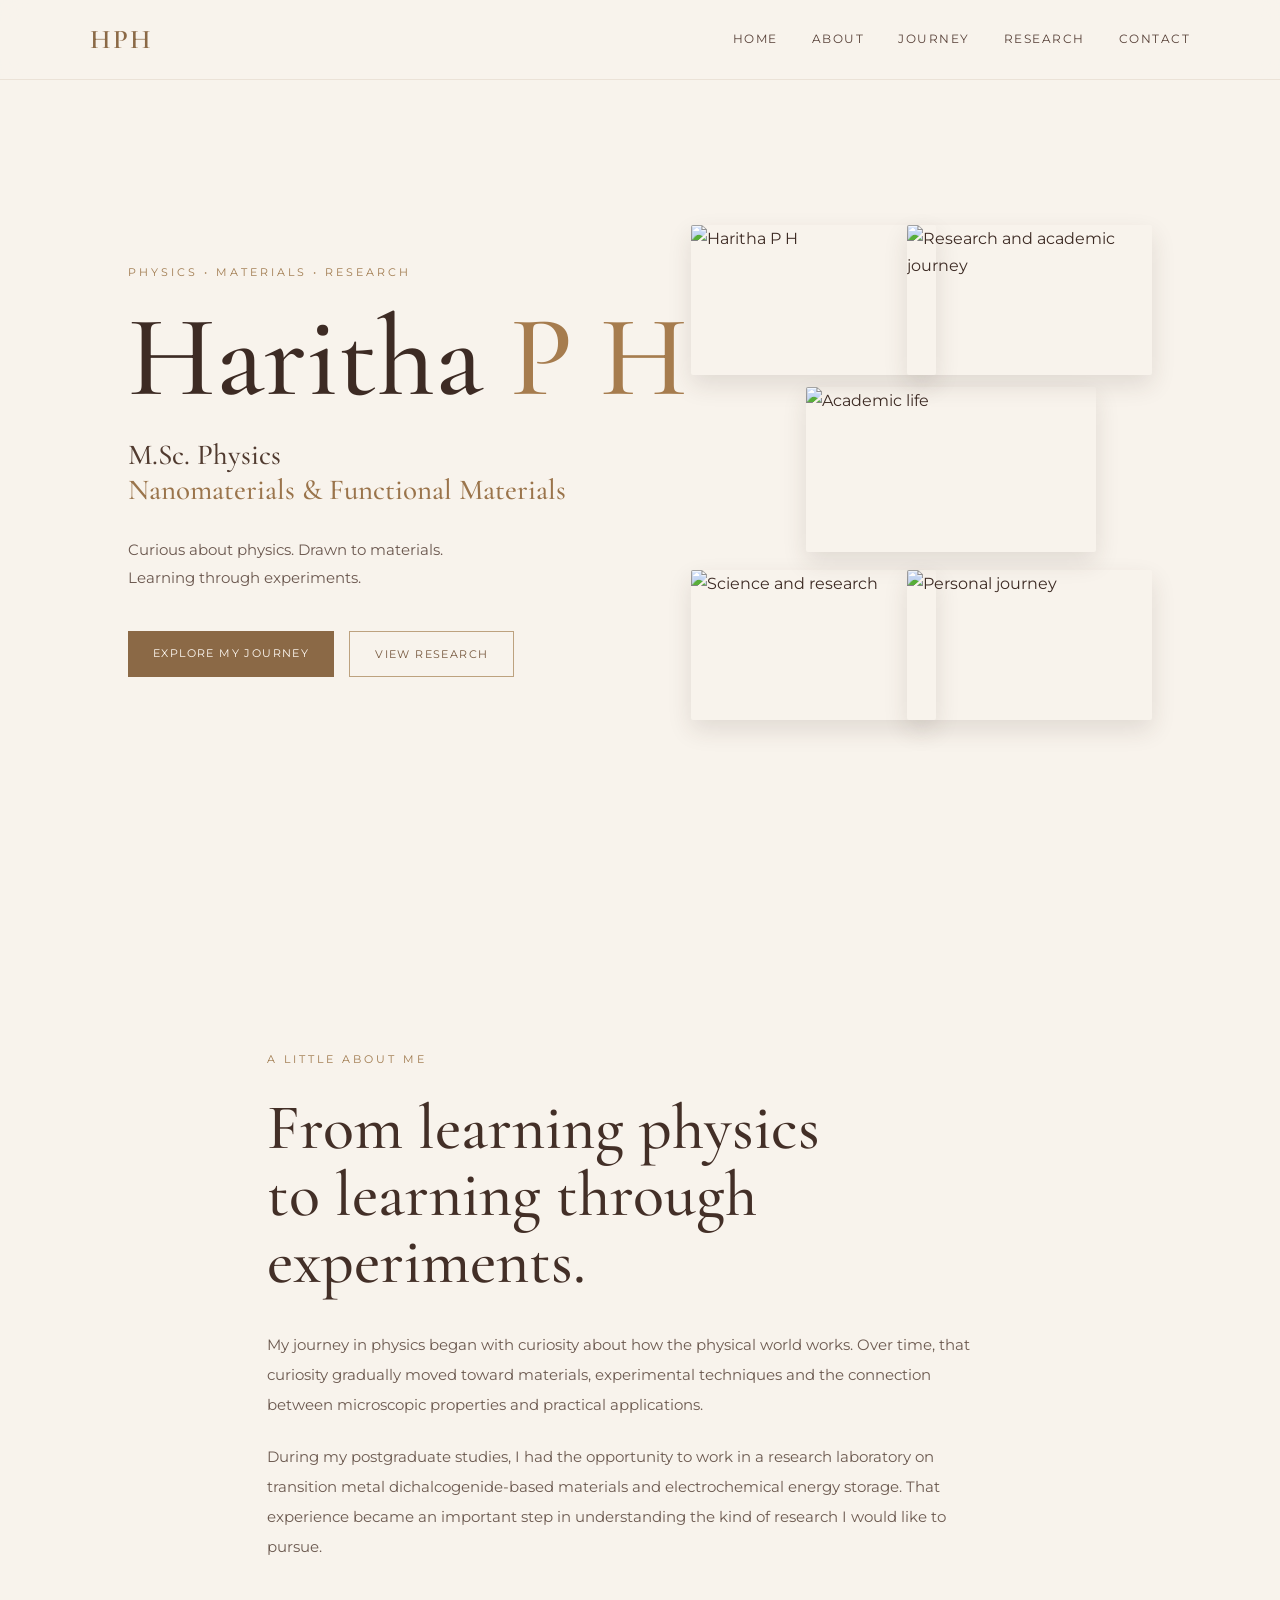
==== index.html @ e6fc6fc9 "Add files via upload" ====
<!DOCTYPE html>
<html lang="en">

<head>
    <meta charset="UTF-8">

    <meta name="viewport" content="width=device-width, initial-scale=1.0">

    <title>Haritha P H | Physics & Materials Research</title>

    <!-- Google Fonts -->
    <link rel="preconnect" href="https://fonts.googleapis.com">
    <link rel="preconnect" href="https://fonts.gstatic.com" crossorigin>

    <link
        href="https://fonts.googleapis.com/css2?family=Cormorant+Garamond:wght@400;500;600;700&family=Montserrat:wght@300;400;500;600&display=swap"
        rel="stylesheet">

    <!-- CSS -->
    <link rel="stylesheet" href="style.css">
</head>

<body>

    <!-- Navigation -->
    <header class="navbar">

    <div class="logo">
        HPH
    </div>

    <nav>
        <a href="index.html">Home</a>
        <a href="about.html">About</a>
        <a href="journey.html">Journey</a>
        <a href="project.html">Research</a>
        <a href="contact.html">Contact</a>
    </nav>

</header>

    


    <!-- HERO SECTION -->
    <main>

        <section class="hero" id="home">

            <div class="hero-content">

                <p class="small-label">
                    PHYSICS • MATERIALS • RESEARCH
                </p>

                <h1>
                    Haritha <span>P H</span>
                </h1>

                <h2>
                    M.Sc. Physics
                    <br>
                    <span>Nanomaterials & Functional Materials</span>
                </h2>

                <p class="hero-description">
                 Curious about physics. Drawn to materials.
                 <br>
                Learning through experiments.

                </p>

                <div class="hero-buttons">

                    <a href="#journey" class="button primary-button">
                        Explore My Journey
                    </a>

                    <a href="#research" class="button secondary-button">
                        View Research
                    </a>

                </div>

            </div>


            <!-- Decorative side element -->
            <div class="hero-collage">

                <div class="photo photo-1">
                  <img src="images/hari..jpeg" alt="Haritha P H">
                </div>

                <div class="photo photo-2">
                  <img src="images/pic 1.jpeg" alt="Research and academic journey">
                </div>

                <div class="photo photo-3">
                   <img src="images/pic 3.jpeg" alt="Academic life">
                </div>

                <div class="photo photo-4">
                   <img src="images/pic 4.jpeg" alt="Science and research">
                </div>

                <div class="photo photo-5">
                   <img src="images/pic 6.jpeg" alt="Personal journey">
                 </div>

                </div>

        </section>


        <!-- INTRODUCTION -->
        <section class="intro-section">

            <p class="section-label">
                A LITTLE ABOUT ME
            </p>

            <h2>
                From learning physics
                <br>
                to learning through experiments.
            </h2>

            <p class="intro-text">
                My journey in physics began with curiosity about how the
                physical world works. Over time, that curiosity gradually
                moved toward materials, experimental techniques and the
                connection between microscopic properties and practical
                applications.
            </p>

            <p class="intro-text">
                During my postgraduate studies, I had the opportunity to
                work in a research laboratory on transition metal
                dichalcogenide-based materials and electrochemical energy
                storage. That experience became an important step in
                understanding the kind of research I would like to pursue.
            </p>

        </section>


    </main>


    <!-- JavaScript -->
    <script src="script.js"></script>

</body>

</html>
---- style.css ----
/* =========================================
   HARITHA PROFESSIONAL WEBSITE
   Main Styles
   ========================================= */


/* ---------- GENERAL ---------- */

* {
    margin: 0;
    padding: 0;
    box-sizing: border-box;
}

html {
    scroll-behavior: smooth;
}

body {
    background: #f8f3ec;
    color: #3d2b24;
    font-family: "Montserrat", sans-serif;
    font-weight: 400;
    line-height: 1.7;
}


/* ---------- NAVIGATION ---------- */

.navbar {
    position: fixed;
    top: 0;
    left: 0;

    width: 100%;
    height: 80px;

    display: flex;
    align-items: center;
    justify-content: space-between;

    padding: 0 7%;

    background: rgba(248, 243, 236, 0.88);
    backdrop-filter: blur(12px);

    border-bottom: 1px solid rgba(139, 105, 70, 0.12);

    z-index: 1000;
}


/* Logo */

.logo {
    font-family: "Cormorant Garamond", serif;
    font-size: 27px;
    font-weight: 600;
    letter-spacing: 2px;
    color: #8b6946;
}


/* Navigation links */

.navbar nav {
    display: flex;
    gap: 34px;
}

.navbar nav a {
    text-decoration: none;
    color: #594239;

    font-size: 12px;
    letter-spacing: 1.5px;
    text-transform: uppercase;

    transition: color 0.3s ease;
}

.navbar nav a:hover {
    color: #b28a57;
}


/* ---------- HERO ---------- */

.hero {
    min-height: 100vh;

    display: flex;
    align-items: center;

    position: relative;

    padding: 140px 10% 100px;

    overflow: hidden;
}


/* Hero text */

.hero-content {
    width: 62%;
    position: relative;
    z-index: 2;
}


.small-label,
.section-label {
    font-size: 11px;
    letter-spacing: 3px;
    text-transform: uppercase;
    color: #a07b4f;
    margin-bottom: 25px;
}


/* Main name */

.hero h1 {
    font-family: "Cormorant Garamond", serif;

    font-size: clamp(70px, 9vw, 125px);

    font-weight: 500;
    line-height: 0.9;

    color: #3d2b24;

    margin-bottom: 28px;
}

.hero h1 span {
    color: #a67c4e;
}


/* Academic title */

.hero h2 {
    font-family: "Cormorant Garamond", serif;

    font-size: 29px;
    line-height: 1.2;

    font-weight: 500;

    color: #513b30;

    margin-bottom: 28px;
}

.hero h2 span {
    color: #9a744b;
}


/* Description */

.hero-description {
    max-width: 600px;

    font-size: 15px;
    line-height: 1.9;

    color: #6b584f;

    margin-bottom: 38px;
}


/* ---------- BUTTONS ---------- */

.hero-buttons {
    display: flex;
    gap: 15px;
    flex-wrap: wrap;
}

.button {
    display: inline-block;

    padding: 13px 25px;

    text-decoration: none;

    font-size: 11px;
    letter-spacing: 1.4px;
    text-transform: uppercase;

    transition: all 0.3s ease;
}


/* Primary */

.primary-button {
    background: #8b6946;
    color: #fffaf4;
}

.primary-button:hover {
    background: #6f5137;
    transform: translateY(-2px);
}


/* Secondary */

.secondary-button {
    border: 1px solid #bda27f;
    color: #76583e;
}

.secondary-button:hover {
    background: #eee3d5;
    transform: translateY(-2px);
}


/* ---------- HERO DECORATION ---------- */

/* =========================
   HERO PHOTO COLLAGE
========================= */

.hero-collage {
    position: relative;
    width: 520px;
    height: 500px;
    margin-left: auto;
}

.hero-collage .photo {
    position: absolute;
    overflow: hidden;
    border: none;
    padding: 0;
    background: transparent;
    box-shadow: 0 10px 25px rgba(61, 43, 36, 0.12);
    border-radius: 2px;
}

.hero-collage .photo img {
    display: block;
    width: 100%;
    height: 100%;
    object-fit: cover;
}


/* Top left */

.hero-collage .photo-1 {
    width: 245px;
    height: 150px;
    top: 5px;
    left: 0;
}


/* Top right */

.hero-collage .photo-2 {
    width: 245px;
    height: 150px;
    top: 5px;
    right: 0;
}


/* Center */

.hero-collage .photo-3 {
    width: 290px;
    height: 165px;
    top: 167px;
    left: 115px;
    z-index: 3;
}


/* Bottom left */

.hero-collage .photo-4 {
    width: 245px;
    height: 150px;
    bottom: 0;
    left: 0;
    z-index: 2;
}


/* Bottom right */

.hero-collage .photo-5 {
    width: 245px;
    height: 150px;
    bottom: 0;
    right: 0;
    z-index: 2;
}

/* Gentle hover */

.hero-collage .photo:hover {
    transform: scale(1.025);
    z-index: 10;
    box-shadow: 0 15px 32px rgba(61, 43, 36, 0.18);
}

/* ---------- INTRODUCTION ---------- */

.intro-section {
    max-width: 950px;

    margin: 0 auto;

    padding: 150px 8%;
}


.intro-section h2,
.journey-preview h2,
.research-preview h2,
.skills-preview h2,
.contact-section h2 {

    font-family: "Cormorant Garamond", serif;

    font-size: clamp(42px, 5vw, 65px);

    font-weight: 500;

    line-height: 1.05;

    color: #432f27;

    margin-bottom: 35px;
}


.intro-text {
    max-width: 720px;

    font-size: 15px;

    line-height: 2;

    color: #6c5a50;

    margin-bottom: 22px;
}


/* ---------- SECTION PLACEHOLDERS ---------- */

.journey-preview,
.research-preview,
.skills-preview,
.contact-section {

    min-height: 70vh;

    padding: 150px 10%;

    display: flex;

    flex-direction: column;

    justify-content: center;
}


/* Journey */

.journey-preview {
    background: #efe4d6;
}


/* Research */

.research-preview {
    background: #f8f3ec;
}


/* Skills */

.skills-preview {
    background: #eee2d4;
}


/* Contact */

.contact-section {
    background: #3d2b24;

    color: #f8f3ec;

    text-align: center;

    align-items: center;
}

.contact-section h2 {
    color: #f8f3ec;
}

.contact-section p {
    max-width: 550px;

    color: #d8c8b8;

    font-size: 15px;
}


/* ---------- ANIMATION ---------- */

@keyframes gentleFloat {

    0% {
        transform: translateY(0);
    }

    50% {
        transform: translateY(-10px);
    }

    100% {
        transform: translateY(0);
    }
}


/* ---------- MOBILE ---------- */

@media (max-width: 900px) {

    .navbar {
        padding: 0 5%;
    }

    .navbar nav {
        gap: 15px;
    }

    .navbar nav a {
        font-size: 9px;
        letter-spacing: 1px;
    }

    .hero {
        padding: 130px 8% 80px;
    }

    .hero-content {
        width: 100%;
    }

    .hero-decoration {
        opacity: 0.25;

        right: -90px;

        width: 280px;
        height: 380px;
    }

    .hero h1 {
        font-size: 75px;
    }

    .hero h2 {
        font-size: 25px;
    }

    .intro-section,
    .journey-preview,
    .research-preview,
    .skills-preview,
    .contact-section {

        padding: 100px 8%;
    }
}


@media (max-width: 600px) {

    .navbar {
        height: 70px;
    }

    .logo {
        font-size: 23px;
    }

    .navbar nav {
        display: none;
    }

    .hero {
        min-height: 100vh;

        padding-top: 120px;
    }

    .hero h1 {
        font-size: 65px;
    }

    .hero h2 {
        font-size: 22px;
    }

    .hero-description {
        font-size: 14px;
    }

    .hero-decoration {
        display: none;
    }

    .intro-section h2,
    .journey-preview h2,
    .research-preview h2,
    .skills-preview h2,
    .contact-section h2 {

        font-size: 45px;
    }
}
/* =========================
   ABOUT PAGE
========================= */

.about-page {
    min-height: 100vh;
    padding: 150px 8% 80px;
    background: #f8f3ec;
}


/* Page heading */

.about-heading {
    text-align: center;
    margin-bottom: 70px;
}

.about-heading .section-label {
    margin-bottom: 12px;
}

.about-heading h1 {
    font-family: "Cormorant Garamond", serif;
    font-size: 64px;
    font-weight: 500;
    color: #3d2b24;
    margin: 0;
}


/* Main content */

.about-content {
    max-width: 1100px;
    margin: 0 auto;

    display: grid;
    grid-template-columns: 420px 1fr;
    gap: 90px;

    align-items: center;
}


/* Photo */

.about-photo {
    width: 100%;
    height: 520px;
    overflow: hidden;
    box-shadow: 0 18px 40px rgba(61, 43, 36, 0.12);
}

.about-photo img {
    width: 100%;
    height: 100%;
    display: block;
    object-fit: cover;
}


/* Text */

.about-text {
    max-width: 560px;
}

.about-text p {
    font-family: "Montserrat", sans-serif;
    font-size: 15px;
    font-weight: 400;
    line-height: 1.9;
    color: #5a4941;
    margin-bottom: 22px;
}

.about-text .about-intro {
    font-family: "Cormorant Garamond", serif;
    font-size: 27px;
    line-height: 1.45;
    color: #3d2b24;
    margin-bottom: 28px;
}


/* Small decorative line */

.about-line {
    width: 55px;
    height: 1px;
    background: #b58b55;
    margin: 35px 0 25px;
}


/* Closing thought */

.about-text .about-quote {
    font-family: "Cormorant Garamond", serif;
    font-size: 25px;
    line-height: 1.35;
    color: #8b6844;
    margin: 0;
}
/* =========================
   ACADEMIC JOURNEY PAGE
========================= */

.journey-page {
    min-height: 100vh;
    padding: 150px 8% 100px;
    background: #f8f3ec;
}


/* Page heading */

.journey-heading {
    text-align: center;
    margin-bottom: 90px;
}

.journey-heading .section-label {
    margin-bottom: 12px;
}

.journey-heading h1 {
    font-family: "Cormorant Garamond", serif;
    font-size: 64px;
    font-weight: 500;
    color: #3d2b24;
    margin: 0;
}


/* BSc title */

.bsc-section {
    max-width: 1150px;
    margin: 0 auto;
}

.bsc-title {
    margin-bottom: 5px;
}

.journey-year {
    font-family: "Montserrat", sans-serif;
    font-size: 12px;
    letter-spacing: 2px;
    color: #a27b52;
    margin-bottom: 8px;
}

.bsc-title h2 {
    font-family: "Cormorant Garamond", serif;
    font-size: 48px;
    font-weight: 500;
    color: #3d2b24;
    margin: 0 0 5px;
}

.institution {
    font-family: "Montserrat", sans-serif;
    font-size: 14px;
    color: #6a574e;
    margin: 0;
}


/* Thesis + photos */

.bsc-layout {
    display: grid;
    grid-template-columns: 360px 1fr;
    gap: 65px;
    align-items: start;
}


/* Thesis */

.bsc-thesis {
    text-align: center;
}

.bsc-thesis img {
    width: 100%;
    max-width: 330px;
    display: block;
    margin: 0 auto;
    box-shadow: 0 15px 35px rgba(61, 43, 36, 0.13);
}

.thesis-link {
    display: inline-block;
    margin-top: 18px;

    font-family: "Montserrat", sans-serif;
    font-size: 12px;
    letter-spacing: 0.5px;

    color: #8b6844;
    text-decoration: none;

    border-bottom: 1px solid #c7a77d;
    padding-bottom: 3px;

    transition: 0.3s ease;
}

.thesis-link:hover {
    color: #3d2b24;
    border-color: #3d2b24;
}


/* Four landscape photos */

.bsc-photos {
    display: grid;
    grid-template-columns: 1fr 1fr;
    gap: 18px;
}

.bsc-photo {
    width: 100%;
    aspect-ratio: 16 / 10;
    overflow: hidden;
    box-shadow: 0 10px 25px rgba(61, 43, 36, 0.10);
}

.bsc-photo img {
    width: 100%;
    height: 100%;
    display: block;
    object-fit: cover;

    transition: transform 0.4s ease;
}

.bsc-photo:hover img {
    transform: scale(1.03);
}


/* BSc writing */

.bsc-story {
    margin-top: 75px;

    display: grid;
    grid-template-columns: repeat(3, 1fr);
    gap: 55px;

    border-top: 1px solid rgba(181, 139, 85, 0.35);
    padding-top: 35px;
}

.story-label {
    font-family: "Montserrat", sans-serif;
    font-size: 11px;
    letter-spacing: 2px;
    color: #a27b52;
    margin-bottom: 12px;
}

.bsc-story > div > p:last-child {
    font-family: "Montserrat", sans-serif;
    font-size: 13px;
    line-height: 1.8;
    color: #5a4941;
    margin: 0;
}
/* =========================
   MSc SECTION
========================= */

.msc-section {
    max-width: 1150px;
    margin: 150px auto 0;
}


/* MSc title */

.msc-title {
    margin-bottom: 30px;
}

.msc-title h2 {
    font-family: "Cormorant Garamond", serif;
    font-size: 48px;
    font-weight: 500;
    color: #3d2b24;
    margin: 0 0 5px;
}


/* Photos + highlights */

.msc-intro-layout {
    display: grid;
    grid-template-columns: 1fr 320px;
    gap: 70px;
    align-items: center;
}


/* =========================
   FIVE COLLEGE PHOTOS
   2 — 1 — 2
========================= */

.msc-photos {
    display: grid;
    grid-template-columns: 1fr 1fr;
    gap: 14px;
    align-items: center;
}


/* Landscape photos */

.msc-photo {
    width: 100%;
    height: 125px;
    overflow: hidden;
    box-shadow: 0 10px 25px rgba(61, 43, 36, 0.10);
}

.msc-photo img {
    width: 100%;
    height: 100%;
    display: block;
    object-fit: cover;
}


/* Middle portrait photo */

.msc-photo:nth-child(3) {
    grid-column: 1 / -1;

    width: 125px;
    height: 165px;

    justify-self: center;
}
/* MSc photo hover */

.msc-photo img {
    transition: transform 0.5s ease;
}

.msc-photo:hover img {
    transform: scale(1.05);
}

/* =========================
   MSc HIGHLIGHTS
========================= */

.msc-highlights {
    display: flex;
    flex-direction: column;
    gap: 35px;
}

.msc-highlight {
    display: flex;
    align-items: center;
    gap: 18px;

    border-bottom: 1px solid rgba(181, 139, 85, 0.35);
    padding-bottom: 18px;
}

.msc-highlight span {
    font-family: "Montserrat", sans-serif;
    font-size: 11px;
    letter-spacing: 1px;
    color: #a27b52;
}

.msc-highlight p {
    font-family: "Cormorant Garamond", serif;
    font-size: 23px;
    color: #3d2b24;
    margin: 0;
}
/* =========================================================
   SCIENCE COMMUNICATION INTERNSHIP
   ========================================================= */

.science-communication {
    width: 100%;
    max-width: 1100px;
    margin: 100px auto;
    padding: 0 30px;
    box-sizing: border-box;
}


/* Heading / introduction */

.science-header {
    margin-bottom: 45px;
}

.science-header .story-label {
    margin-bottom: 12px;
}

.science-header h3 {
    margin-bottom: 20px;
}

.science-header .experience-item {
    margin-bottom: 8px;
}

.science-header .experience-date {
    margin-top: 18px;
}


/* Main two-column area */

.science-content {
    display: grid;
    grid-template-columns: minmax(280px, 0.8fr) minmax(420px, 1.2fr);
    gap: 45px;
    align-items: start;
}


/* Internship report */

.science-report {
    width: 100%;
}

.science-report img {
    display: block;
    width: 100%;
    height: auto;
    max-height: 620px;
    object-fit: contain;
    object-position: top center;
}

.science-report .thesis-link {
    display: inline-block;
    margin-top: 18px;
}


/* Photo grid */

.science-photos {
    display: grid;
    grid-template-columns: 1fr 1fr;
    gap: 18px;
    width: 100%;
}


/* Individual photo */

.science-photo {
    width: 100%;
    height: 250px;
    overflow: hidden;
}

.science-photo img {
    display: block;
    width: 100%;
    height: 100%;
    object-fit: cover;
}


/* Reflection */

.science-description {
    max-width: 850px;
    margin-top: 45px;
}

.science-description p {
    line-height: 1.8;
}


/* =========================================================
   MOBILE
   ========================================================= */

@media (max-width: 800px) {

    .science-communication {
        margin: 70px auto;
        padding: 0 20px;
    }

    .science-content {
        grid-template-columns: 1fr;
        gap: 40px;
    }

    .science-photos {
        grid-template-columns: 1fr 1fr;
        gap: 12px;
    }

    .science-photo {
        height: 200px;
    }

}


@media (max-width: 500px) {

    .science-photos {
        grid-template-columns: 1fr;
    }

    .science-photo {
        height: 260px;
    }

}
/* =========================================================
   PHOTO HOVER ZOOM — MSc + Science Communication
   ========================================================= */

.msc-experience .experience-photo,
.science-communication .science-photo {
    overflow: hidden;
    cursor: pointer;
}

.msc-experience .experience-photo img,
.science-communication .science-photo img {
    transition: transform 0.5s ease;
}

.msc-experience .experience-photo:hover img,
.science-communication .science-photo:hover img {
    transform: scale(1.05);
}
/* =========================================================
   ANERT INTERNSHIP
   ========================================================= */

.anert-section {
    max-width: 1150px;
    margin: 150px auto 0;
    padding: 0 20px;
}


/* =========================
   ANERT HEADER
========================= */

.anert-header {
    margin-bottom: 45px;
}

.anert-header h3 {
    font-family: "Cormorant Garamond", serif;
    font-size: 42px;
    font-weight: 500;
    color: #3d2b24;
    margin: 0 0 20px;
}


/* =========================
   PHOTOS + REPORT
========================= */

.anert-content {
    display: grid;
    grid-template-columns: 1.25fr 0.75fr;
    gap: 60px;
    align-items: start;
}


/* =========================
   FOUR PHOTOS
========================= */

.anert-photos {
    display: grid;
    grid-template-columns: 1fr 1fr;
    gap: 16px;
    align-items: stretch;
}


/* Photo containers */

.anert-photo {
    overflow: hidden;
    box-shadow: 0 10px 25px rgba(61, 43, 36, 0.10);
    cursor: pointer;
}


/* Landscape photos */

.anert-landscape {
    height: 250px;
}


/* Portrait photo */

.anert-portrait {
    height: 250px;
}


/* Images */

.anert-photo img {
    width: 100%;
    height: 100%;
    display: block;
    object-fit: cover;
    transition: transform 0.5s ease;
}


/* Hover zoom */

.anert-photo:hover img {
    transform: scale(1.05);
}


/* =========================
   REPORT
========================= */

.anert-report {
    width: 100%;
}

.anert-report img {
    width: 100%;
    max-height: 560px;
    display: block;
    object-fit: contain;
    object-position: top center;
}

.anert-report .thesis-link {
    display: inline-block;
    margin-top: 18px;
}


/* =========================
   DESCRIPTION
========================= */

.anert-description {
    max-width: 850px;
    margin-top: 50px;
}

.anert-description p {
    line-height: 1.8;
}


/* =========================
   MOBILE
========================= */

@media (max-width: 800px) {

    .anert-section {
        margin: 100px auto 0;
    }

    .anert-content {
        grid-template-columns: 1fr;
        gap: 40px;
    }

    .anert-landscape {
        height: 150px;
    }

    .anert-portrait {
        height: 230px;
    }

}


@media (max-width: 500px) {

    .anert-photos {
        grid-template-columns: 1fr;
    }

    .anert-landscape,
    .anert-portrait {
        height: 250px;
    }

}
/* =========================================================
   KODAIKANAL SOLAR OBSERVATORY
   ========================================================= */

.kso-section {
    max-width: 1150px;
    margin: 150px auto 0;
    padding: 0 20px 120px;
}


/* =========================
   HEADER
========================= */

.kso-header {
    text-align: center;
    margin-bottom: 45px;
}

.kso-header .story-label {
    margin-bottom: 12px;
}

.kso-header h3 {
    font-family: "Cormorant Garamond", serif;
    font-size: 42px;
    font-weight: 500;
    color: #3d2b24;
    margin: 0 0 15px;
}

.kso-header .experience-date {
    margin: 0;
}


/* =========================
   PHOTO GALLERY
========================= */

.kso-photos {
    display: grid;
    grid-template-columns: 1fr 1fr 1fr;
    gap: 18px;
}


/* Individual photos */

.kso-photo {
    width: 100%;
    height: 190px;
    overflow: hidden;
    box-shadow: 0 10px 25px rgba(61, 43, 36, 0.10);
    cursor: pointer;
}


/* Images */

.kso-photo img {
    width: 100%;
    height: 100%;
    display: block;
    object-fit: cover;
    transition: transform 0.5s ease;
}


/* Hover zoom */

.kso-photo:hover img {
    transform: scale(1.05);
}


/* =========================
   CENTRE STORY
========================= */

.kso-story {
    max-width: 700px;
    margin: 55px auto 0;
    text-align: center;
}

.kso-story h4 {
    font-family: "Cormorant Garamond", serif;
    font-size: 32px;
    font-weight: 500;
    color: #3d2b24;
    margin: 0 0 15px;
}

.kso-story p {
    font-family: "Montserrat", sans-serif;
    font-size: 13px;
    line-height: 1.9;
    color: #6b574d;
    margin: 0;
}


/* =========================
   MOBILE
========================= */

@media (max-width: 800px) {

    .kso-section {
        margin: 100px auto 0;
    }

    .kso-photos {
        grid-template-columns: 1fr 1fr;
        gap: 12px;
    }

    .kso-photo {
        height: 150px;
    }

}


@media (max-width: 500px) {

    .kso-photos {
        grid-template-columns: 1fr;
    }

    .kso-photo {
        height: 210px;
    }

}
/* =========================================================
   MSc RESEARCH PROJECT PAGE
   ========================================================= */


/* =========================
   PROJECT PAGE
========================= */

.project-page {
    max-width: 1150px;
    margin: 0 auto;
    padding: 120px 20px 100px;
}


/* =========================
   PROJECT INTRO
========================= */

.project-intro {
    max-width: 900px;
    margin: 0 auto 140px;
    text-align: center;
}

.project-intro .story-label {
    margin-bottom: 18px;
}

.project-intro h1 {
    font-family: "Cormorant Garamond", serif;
    font-size: 52px;
    line-height: 1.08;
    font-weight: 500;
    color: #3d2b24;
    margin: 0 auto 25px;
}

.project-institution {
    font-family: "Montserrat", sans-serif;
    font-size: 13px;
    letter-spacing: 0.5px;
    color: #6b574d;
    margin-bottom: 10px;
}

.project-date {
    font-family: "Montserrat", sans-serif;
    font-size: 11px;
    letter-spacing: 2px;
    color: #a27b52;
    margin: 0;
}


/* =========================
   SECTION 1 — RESEARCH
========================= */

.research-section {
    margin-bottom: 160px;
}

.research-heading {
    max-width: 720px;
    margin-bottom: 60px;
}

.research-heading h2,
.laboratory-heading h2 {
    font-family: "Cormorant Garamond", serif;
    font-size: 44px;
    line-height: 1.15;
    font-weight: 500;
    color: #3d2b24;
    margin: 0 0 20px;
}

.research-heading > p:last-child,
.laboratory-heading > p:last-child {
    font-family: "Montserrat", sans-serif;
    font-size: 13px;
    line-height: 1.9;
    color: #6b574d;
    margin: 0;
}


/* =========================
   THESIS + MEMORIES
========================= */

.research-layout {
    display: grid;
    grid-template-columns: 0.75fr 1.25fr;
    gap: 55px;
    align-items: start;
}


/* Thesis */

.research-thesis {
    width: 100%;
}

.research-thesis img {
    width: 100%;
    display: block;
    max-height: 600px;
    object-fit: contain;
    object-position: top center;
}

.research-thesis .thesis-link {
    display: inline-block;
    margin-top: 18px;
}


/* Memories */

.research-memories {
    display: grid;
    grid-template-columns: 1fr 1fr;
    gap: 16px;
}

.research-memory {
    height: 230px;
    overflow: hidden;
    box-shadow: 0 10px 25px rgba(61, 43, 36, 0.10);
    cursor: pointer;
}

.research-memory img {
    width: 100%;
    height: 100%;
    display: block;
    object-fit: contain;
    transition: transform 0.5s ease;
}


.research-memory:hover img {
    transform: scale(1.05);
}


/* =========================
   RESEARCH REFLECTION
========================= */

.research-reflection {
    max-width: 780px;
    margin: 55px auto 0;
    text-align: center;
}

.research-reflection p {
    font-family: "Cormorant Garamond", serif;
    font-size: 22px;
    line-height: 1.7;
    color: #4f3b32;
    margin: 0;
}


/* =========================================================
   SECTION 2 — LABORATORY
========================================================= */

.laboratory-section {
    margin-bottom: 100px;
}

.laboratory-heading {
    max-width: 720px;
    margin-bottom: 60px;
}


/* =========================
   LABORATORY GALLERY
========================= */

.laboratory-gallery {
    display: grid;
    grid-template-columns: repeat(3, 1fr);
    gap: 22px;
    max-width: 850px;
    margin: 0 auto;
}

.lab-photo {
    width: 100%;
    height: 300px;
    overflow: hidden;
    box-shadow: 0 10px 25px rgba(61, 43, 36, 0.10);
    cursor: pointer;
    background: #f8f3ed;
}

.lab-photo img {
    width: 100%;
    height: 100%;
    display: block;
    object-fit: contain;
    transition: transform 0.5s ease;
}

.lab-photo:hover img {
    transform: scale(1.03);
}


/* =========================
   MOBILE
========================= */

@media (max-width: 800px) {

    .laboratory-gallery {
        grid-template-columns: 1fr 1fr;
        gap: 16px;
        max-width: 650px;
    }

    .lab-photo {
        height: 260px;
    }

}


@media (max-width: 500px) {

    .laboratory-gallery {
        grid-template-columns: 1fr;
        max-width: 400px;
    }

    .lab-photo {
        height: 320px;
    }

}
/* =========================
   TECHNIQUES
========================= */

.research-techniques {
    display: grid;
    grid-template-columns: 1fr 1fr;
    gap: 0 50px;
    margin-top: 70px;
}

.technique-item {
    border-bottom: 1px solid rgba(181, 139, 85, 0.35);
    padding: 22px 0;
}

.technique-item span {
    font-family: "Montserrat", sans-serif;
    font-size: 10px;
    letter-spacing: 1.8px;
    color: #a27b52;
}

.technique-item p {
    font-family: "Cormorant Garamond", serif;
    font-size: 21px;
    line-height: 1.4;
    color: #3d2b24;
    margin: 8px 0 0;
}


/* =========================
   PRESENTATION
========================= */

.project-presentation {
    display: grid;
    grid-template-columns: 1.1fr 0.9fr;
    gap: 60px;
    align-items: center;
    margin-top: 100px;
}

.presentation-image {
    overflow: hidden;
    box-shadow: 0 10px 30px rgba(61, 43, 36, 0.10);
}

.presentation-image img {
    width: 100%;
    display: block;
    transition: transform 0.5s ease;
}

.presentation-image:hover img {
    transform: scale(1.03);
}

.presentation-text h3 {
    font-family: "Cormorant Garamond", serif;
    font-size: 38px;
    font-weight: 500;
    color: #3d2b24;
    margin: 0 0 18px;
}

.presentation-text > p:not(.story-label) {
    font-family: "Montserrat", sans-serif;
    font-size: 13px;
    line-height: 1.9;
    color: #6b574d;
    margin-bottom: 25px;
}

.presentation-text .thesis-link {
    display: inline-block;
}


/* =========================
   FINAL REFLECTION
========================= */

.laboratory-reflection {
    max-width: 780px;
    margin: 100px auto 0;
    padding-top: 45px;
    border-top: 1px solid rgba(181, 139, 85, 0.35);
    text-align: center;
}

.laboratory-reflection p {
    font-family: "Cormorant Garamond", serif;
    font-size: 23px;
    line-height: 1.7;
    color: #4f3b32;
    margin: 0;
}


/* =========================================================
   MOBILE
========================================================= */

@media (max-width: 800px) {

    .project-page {
        padding: 90px 20px 70px;
    }

    .project-intro {
        margin-bottom: 100px;
    }

    .project-intro h1 {
        font-size: 42px;
    }

    .research-heading h2,
    .laboratory-heading h2 {
        font-size: 38px;
    }

    .research-layout {
        grid-template-columns: 1fr;
        gap: 45px;
    }

    .research-memories {
        grid-template-columns: 1fr 1fr;
    }

    .laboratory-gallery {
        grid-template-columns: 1fr 1fr;
    }

    .project-presentation {
        grid-template-columns: 1fr;
        gap: 40px;
    }

}


@media (max-width: 500px) {

    .project-intro h1 {
        font-size: 36px;
    }

    .research-heading h2,
    .laboratory-heading h2 {
        font-size: 34px;
    }

    .research-memories {
        grid-template-columns: 1fr;
    }

    .laboratory-gallery {
        grid-template-columns: 1fr;
    }

    .lab-photo {
        height: 230px;
    }

    .research-techniques {
        grid-template-columns: 1fr;
    }

}
 /* =========================================================
    CONTACT PAGE
========================================================= */


/* =========================
   CONTACT PAGE
========================= */

.contact-page {
    max-width: 1000px;
    margin: 0 auto;
    padding: 150px 20px 120px;
}


/* =========================
   CONTACT INTRO
========================= */

.contact-intro {
    max-width: 750px;
    margin: 0 auto;
    text-align: center;
}

.contact-intro .story-label {
    margin-bottom: 20px;
}

.contact-intro h1 {
    font-family: "Cormorant Garamond", serif;
    font-size: 58px;
    line-height: 1.08;
    font-weight: 500;
    color: #3d2b24;
    margin: 0 0 30px;
}

.contact-description {
    font-family: "Montserrat", sans-serif;
    font-size: 13px;
    line-height: 1.9;
    color: #6b574d;
    max-width: 650px;
    margin: 0 auto;
}


/* =========================
   CONTACT DETAILS
========================= */

.contact-details {
    max-width: 750px;
    margin: 100px auto 0;
    display: grid;
    grid-template-columns: 1fr 1fr;
    gap: 0 60px;
}

.contact-item {
    padding: 25px 0;
    border-bottom: 1px solid rgba(181, 139, 85, 0.35);
}

.contact-item span {
    display: block;
    font-family: "Montserrat", sans-serif;
    font-size: 10px;
    letter-spacing: 1.8px;
    color: #a27b52;
    margin-bottom: 9px;
}

.contact-item a {
    font-family: "Cormorant Garamond", serif;
    font-size: 22px;
    color: #3d2b24;
    text-decoration: none;
    transition: color 0.3s ease;
}

.contact-item a:hover {
    color: #a27b52;
}


/* =========================
   CLOSING
========================= */

.contact-closing {
    max-width: 650px;
    margin: 100px auto 0;
    text-align: center;
    padding-top: 45px;
    border-top: 1px solid rgba(181, 139, 85, 0.35);
}

.contact-closing p {
    font-family: "Cormorant Garamond", serif;
    font-size: 24px;
    line-height: 1.7;
    color: #4f3b32;
    margin: 0;
}


/* =========================
   MOBILE
========================= */

@media (max-width: 700px) {

    .contact-page {
        padding: 100px 20px 80px;
    }

    .contact-intro h1 {
        font-size: 46px;
    }

    .contact-details {
        grid-template-columns: 1fr;
        margin-top: 70px;
    }

    .contact-closing {
        margin-top: 70px;
    }

}
/* =========================
   NAVIGATION HOVER
========================= */

.navbar nav a {
    transition: color 0.3s ease;
}

.navbar nav a:hover {
    color: #a27b52;
}
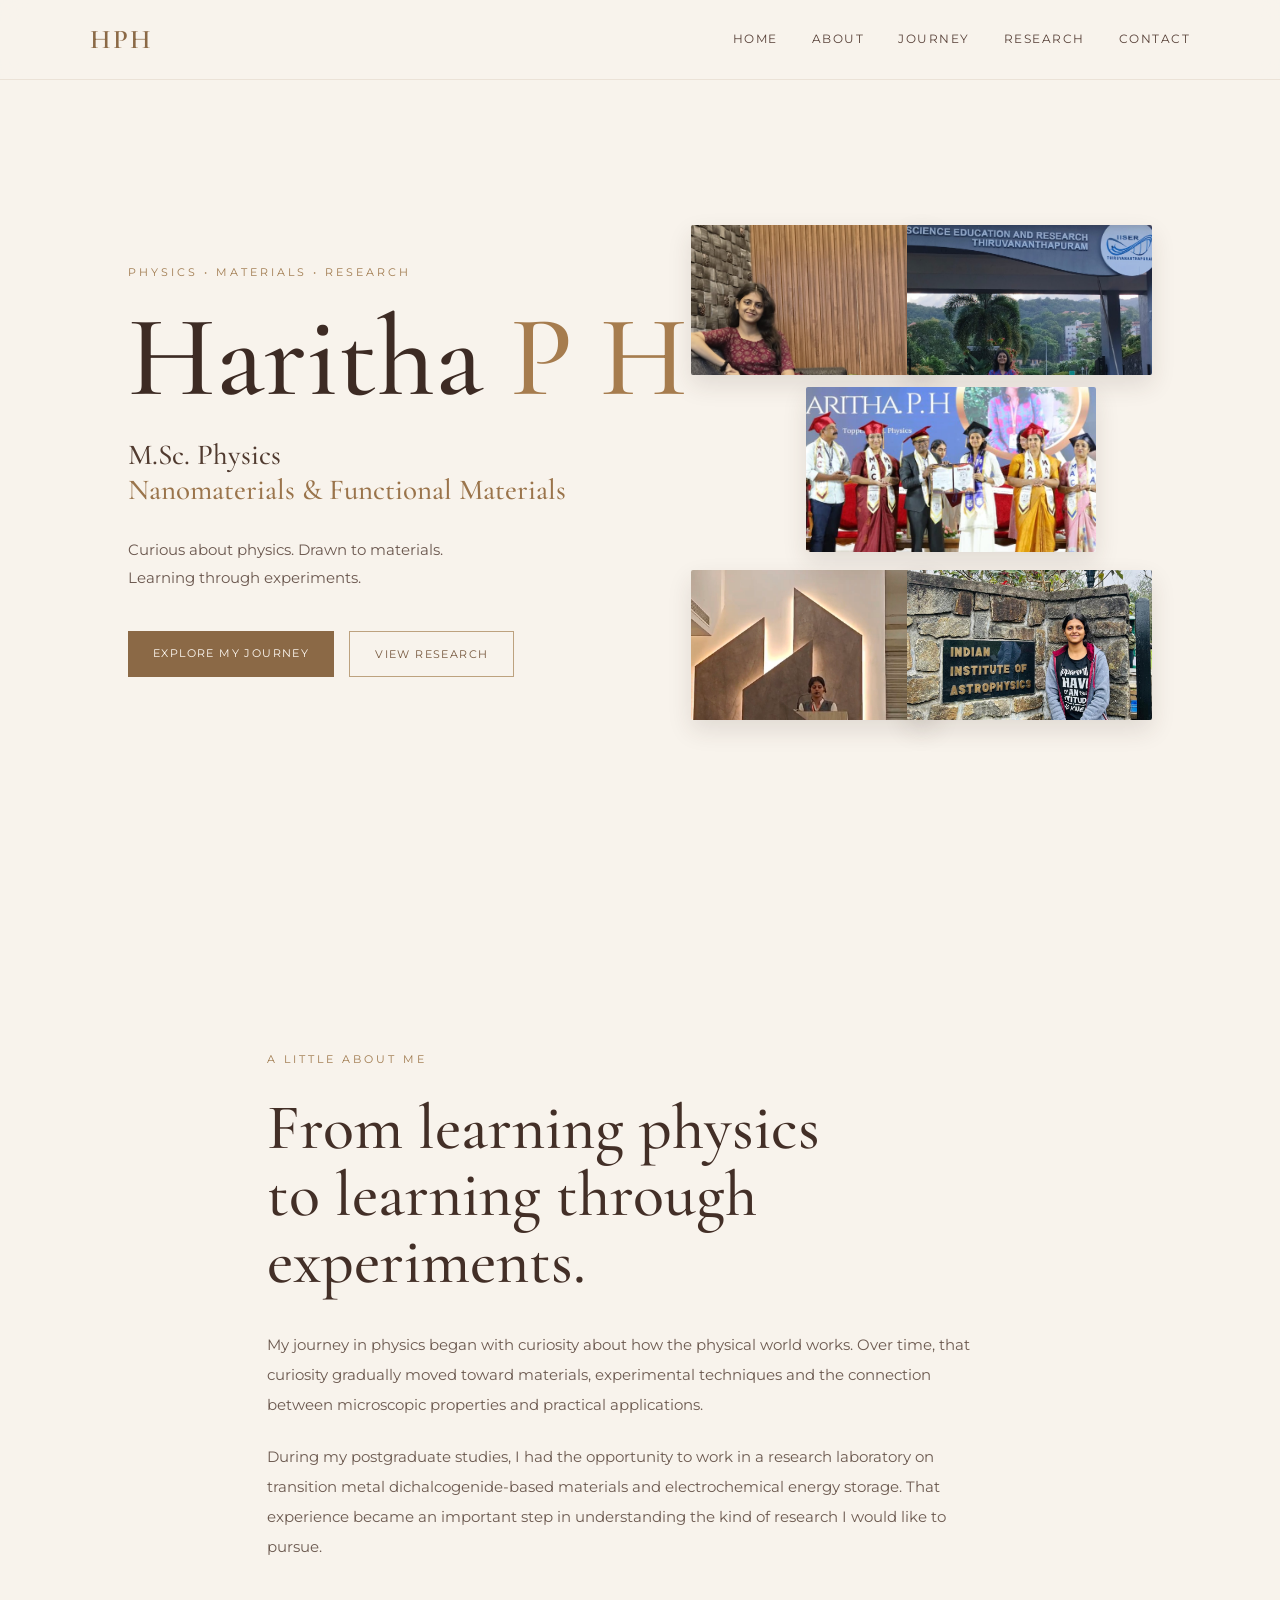
==== commit 3fc6b9dd: "Update index.html" ====
--- a/index.html
+++ b/index.html
@@ -72,13 +72,13 @@
 
                 <div class="hero-buttons">
 
-                    <a href="#journey" class="button primary-button">
-                        Explore My Journey
-                    </a>
+                    <a href="journey.html" class="button primary-button">
+    Explore My Journey
+</a>
 
-                    <a href="#research" class="button secondary-button">
-                        View Research
-                    </a>
+<a href="project.html" class="button secondary-button">
+    View Research
+</a>
 
                 </div>
 
@@ -153,4 +153,4 @@
 
 </body>
 
-</html>+</html>
